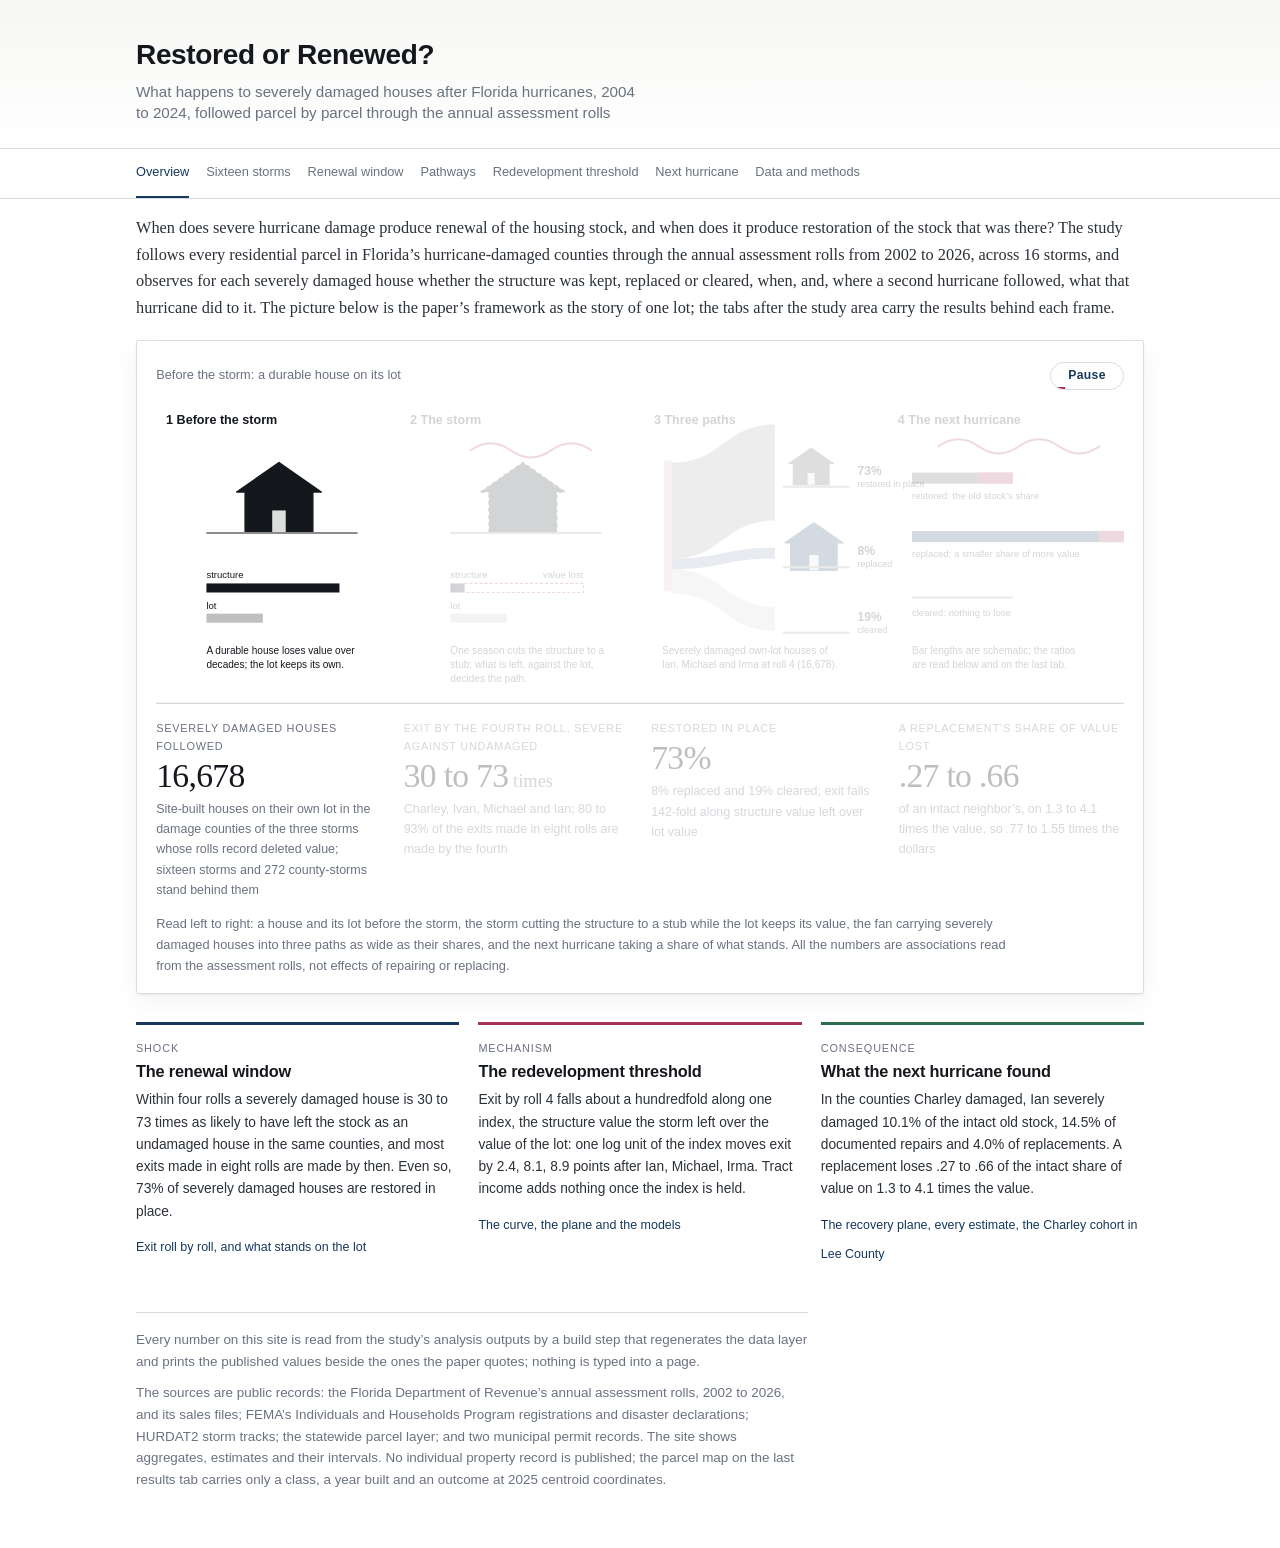
==== index.html @ 7ae64d20 "Companion site for Restored or Renewed: the framework storyboard, the renewal window, the pathways, " ====
<!DOCTYPE html>
<html lang="en">
<head>
<meta charset="utf-8">
<meta name="viewport" content="width=device-width, initial-scale=1">
<title>Restored or Renewed?</title>
<meta name="description" content="Interactive companion to a study of what happens to severely damaged houses after Florida hurricanes, 2004 to 2024: the renewal window, the redevelopment threshold, and the exposure each recovery path carries into the next storm.">
<link rel="stylesheet" href="css/style.css?v=2">
<link rel="preload" href="data/meta.json?v=2" as="fetch" crossorigin>
<link rel="preload" href="data/overview.json?v=2" as="fetch" crossorigin>
<link rel="modulepreload" href="js/shell.js?v=2">
</head>
<body>

<a class="skip" href="#page">Skip to content</a>
<header class="masthead" id="masthead">
  <div class="masthead-inner">
    <h1>Restored or Renewed?</h1>
    <p class="subtitle">What happens to severely damaged houses after Florida hurricanes, 2004 to 2024, followed parcel by parcel through the annual assessment rolls</p>
  </div>
</header>
<nav class="sitenav" id="sitenav" aria-label="Pages">
  <div class="sitenav-inner">
    <ul>
      <li><a href="index.html">Overview</a></li>
      <li><a href="storms.html">Sixteen storms</a></li>
      <li><a href="renewal.html">Renewal window</a></li>
      <li><a href="pathways.html">Pathways</a></li>
      <li><a href="predictors.html">Redevelopment threshold</a></li>
      <li><a href="lee.html">Next hurricane</a></li>
      <li><a href="data.html">Data and methods</a></li>
    </ul>
  </div>
</nav>

<main id="page" class="section hero">
  <p class="standfirst">When does severe hurricane damage produce renewal of the housing stock, and when does it produce restoration of the stock that was there? The study follows every residential parcel in Florida’s hurricane-damaged counties through the annual assessment rolls from 2002 to 2026, across 16 storms, and observes for each severely damaged house whether the structure was kept, replaced or cleared, when, and, where a second hurricane followed, what that hurricane did to it. The picture below is the paper’s framework as the story of one lot; the tabs after the study area carry the results behind each frame.</p>

  <div class="chart-block" id="chart"></div>

  <div class="tiles" id="tiles"></div>

  <div class="lineage">
    <p>Every number on this site is read from the study’s analysis outputs by a build step that regenerates the data layer and prints the published values beside the ones the paper quotes; nothing is typed into a page.</p>
    <p>The sources are public records: the Florida Department of Revenue’s annual assessment rolls, 2002 to 2026, and its sales files; FEMA’s Individuals and Households Program registrations and disaster declarations; HURDAT2 storm tracks; the statewide parcel layer; and two municipal permit records. The site shows aggregates, estimates and their intervals. No individual property record is published; the parcel map on the last results tab carries only a class, a year built and an outcome at 2025 centroid coordinates.</p>
  </div>
</main>

<div id="tooltip" class="tooltip" role="status" aria-live="polite"></div>

<script type="module" src="js/pages/overview.js?v=2"></script>
</body>
</html>
---- css/style.css ----
/* ==========================================================
   Restored or renewed?
   Companion site stylesheet. Light mode only, one column of
   reading width with full-width chart blocks, typographic
   scale tuned for long-form academic reading.
   ========================================================== */

:root {
  /* palette: the paper's figure colors, so the site and the
     manuscript read as one system */
  --navy: #16385c;
  --wine: #7b1e3b;
  --ink: #14181d;
  --body: #2b3138;
  --muted: #6a7280;
  --rule: #d9dde2;
  --rule-soft: #e9ecef;
  --paper: #ffffff;
  --wash: #f6f6f4;
  --wash-2: #eef0f1;
  --accent: #16385c;
  --nodata: #e3e3e0;
  --focus: #b7791f;

  --serif: "Iowan Old Style", "Palatino Linotype", Palatino, Georgia,
    "Times New Roman", serif;
  --sans: -apple-system, BlinkMacSystemFont, "Segoe UI", Roboto,
    "Helvetica Neue", Arial, sans-serif;
  --mono: "SFMono-Regular", Consolas, "Liberation Mono", Menlo,
    monospace;

  --w-read: 42rem;
  --w-wide: 66rem;
  --shadow: 0 1px 2px rgba(20, 24, 29, .06),
            0 8px 24px rgba(20, 24, 29, .05);
}

* { box-sizing: border-box; }

html { -webkit-text-size-adjust: 100%; }

body {
  margin: 0;
  background: var(--paper);
  color: var(--body);
  font-family: var(--serif);
  font-size: 18px;
  line-height: 1.62;
  text-rendering: optimizeLegibility;
}

h1, h2, h3, h4 {
  font-family: var(--sans);
  color: var(--ink);
  line-height: 1.22;
  letter-spacing: -.012em;
  margin: 0 0 .5em;
}

a { color: var(--navy); }

.skip {
  position: absolute;
  left: -9999px;
}
.skip:focus {
  left: 1rem; top: 1rem; z-index: 99;
  background: var(--paper); padding: .5rem .8rem;
}

/* ------------------------------------------------ masthead */

.masthead {
  border-bottom: 1px solid var(--rule);
  background:
    linear-gradient(180deg, var(--wash) 0%, var(--paper) 100%);
}
.masthead-inner {
  max-width: var(--w-wide);
  margin: 0 auto;
  padding: 2.4rem 1.5rem 1.5rem;
}
.masthead h1 {
  font-size: clamp(1.35rem, 2.6vw, 1.75rem);
  max-width: 46ch;
  margin-bottom: .3em;
}
.masthead .subtitle {
  font-family: var(--sans);
  font-size: .95rem;
  color: var(--muted);
  max-width: 60ch;
  line-height: 1.4;
  margin: 0;
}
.masthead .byline {
  font-family: var(--sans);
  font-size: .86rem;
  color: var(--muted);
  margin: 0;
}
.masthead .byline strong { color: var(--ink); font-weight: 600; }

/* inner pages carry a slim header instead of the full hero */
.masthead-inner.compact {
  padding: 1.15rem 1.5rem 1rem;
  display: flex;
  flex-wrap: wrap;
  align-items: baseline;
  gap: .1rem 1rem;
}
.masthead-inner.compact .homelink {
  font-family: var(--sans);
  font-weight: 600;
  font-size: 1.02rem;
  color: var(--ink);
  text-decoration: none;
  letter-spacing: -.01em;
}
.masthead-inner.compact .homelink:hover { color: var(--navy); }
.masthead-inner.compact .crumb {
  font-family: var(--sans);
  font-size: .88rem;
  color: var(--muted);
  margin: 0;
}
.masthead-inner.compact .crumb::before {
  content: "/";
  color: var(--rule);
  margin-right: 1rem;
}

/* ------------------------------------------------ nav */

.sitenav {
  position: sticky;
  top: 0;
  z-index: 40;
  background: rgba(255, 255, 255, .94);
  backdrop-filter: saturate(180%) blur(8px);
  border-bottom: 1px solid var(--rule);
}
.sitenav-inner {
  max-width: var(--w-wide);
  margin: 0 auto;
  padding: 0 1.5rem;
  overflow-x: auto;
}
.sitenav ul {
  display: flex;
  gap: 1.05rem;
  list-style: none;
  margin: 0;
  padding: 0;
  white-space: nowrap;
}
.sitenav a {
  display: block;
  font-family: var(--sans);
  font-size: .8rem;
  color: var(--muted);
  text-decoration: none;
  padding: .85rem 0;
  border-bottom: 2px solid transparent;
}
.sitenav a:hover { color: var(--ink); }
.sitenav a.active {
  color: var(--navy);
  border-bottom-color: var(--navy);
}

/* ------------------------------------------------ sections */

main { display: block; }

.section {
  max-width: var(--w-wide);
  margin: 0 auto;
  padding: 1.6rem 1.5rem 3rem;
  border-bottom: 1px solid var(--rule-soft);
}
.section:last-of-type { border-bottom: none; }

.section > h2 {
  font-size: clamp(1.5rem, 3.2vw, 2.1rem);
  max-width: 24ch;
  margin-bottom: .7rem;
}
.lede p, .closing p {
  max-width: var(--w-read);
}
/* the standfirst introduces a full-width figure, so it runs the full
   width of the section rather than leaving the right side empty */
.standfirst {
  font-size: 1.02rem;
  color: var(--body);
  margin: 0 0 1.2rem;
}
.lede p { margin: 0 0 1.1rem; }
.note {
  font-family: var(--sans);
  font-size: .82rem;
  color: var(--muted);
  margin: 1.1rem 0 0;
}

/* ------------------------------------------------ key figures */

.findings article { border-top: 3px solid var(--navy); padding-top: .9rem; }
.findings h3 { font-size: 1rem; margin-bottom: .4rem; }
.findings p { font-size: .95rem; margin: 0; color: var(--body); }

/* ------------------------------------------------ chart blocks */

.chart-block {
  background: var(--paper);
  border: 1px solid var(--rule);
  border-radius: 3px;
  box-shadow: var(--shadow);
  padding: 1.2rem 1.2rem 1rem;
  margin: 0 0 .4rem;
}

.controls {
  display: flex;
  flex-wrap: wrap;
  gap: .9rem 1.4rem;
  align-items: flex-end;
  padding-bottom: 1rem;
  margin-bottom: 1rem;
  border-bottom: 1px solid var(--rule-soft);
}
.control { display: flex; flex-direction: column; gap: .35rem; }
.control > label,
.control > .label,
.control-head > .label {
  font-family: var(--sans);
  font-size: .7rem;
  letter-spacing: .07em;
  text-transform: uppercase;
  color: var(--muted);
}
.control-row { display: flex; flex-wrap: wrap; gap: .3rem; }
.control.grow { flex: 1 1 14rem; }

/* grid variant: fixed tracks, so a control whose readout changes width
   as it is dragged cannot push its neighbours onto another line */
.controls.grid {
  display: grid;
  grid-template-columns: repeat(auto-fit, minmax(15rem, 1fr));
  align-items: start;
}
.controls.grid .readout { display: block; margin-top: .15rem; }

/* stacked variant: one group per row, ruled off from the next, so a
   long list of choices can use the full width */
.controls.rows { display: block; }
.controls-row {
  display: flex;
  flex-wrap: wrap;
  gap: .9rem 1.6rem;
  align-items: flex-end;
}
.controls-row + .controls-row {
  margin-top: .85rem;
  padding-top: .85rem;
  border-top: 1px solid var(--rule-soft);
}
.controls-row.actions { justify-content: space-between; }
.control.full { flex: 1 1 100%; }
.control.full .chips { max-width: none; }
.control-head {
  display: flex;
  align-items: center;
  justify-content: space-between;
  gap: 1rem;
  margin-bottom: .5rem;
}
.control-head input[type="search"] { min-width: 12rem; }

/* a button that acts rather than selects, so it does not read as one
   of the chips beside it */
.btn-quiet {
  font-family: var(--sans);
  font-size: .78rem;
  border: 1px solid var(--rule);
  background: var(--wash);
  color: var(--body);
  border-radius: 3px;
  padding: .3rem .7rem;
  cursor: pointer;
  line-height: 1.4;
}
.btn-quiet:hover { border-color: var(--muted); color: var(--ink); }

/* segmented buttons */
.seg {
  display: inline-flex;
  flex-wrap: wrap;
  gap: 2px;
  background: var(--wash-2);
  padding: 2px;
  border-radius: 3px;
}
.seg button {
  font-family: var(--sans);
  font-size: .8rem;
  border: 0;
  background: transparent;
  color: var(--muted);
  padding: .35rem .6rem;
  border-radius: 2px;
  cursor: pointer;
  line-height: 1.2;
}
.seg button:hover { color: var(--ink); }
.seg button[aria-pressed="true"] {
  background: var(--paper);
  color: var(--ink);
  box-shadow: 0 1px 2px rgba(20, 24, 29, .12);
  font-weight: 600;
}
.seg.storms button[aria-pressed="true"] {
  box-shadow: inset 0 -2px 0 var(--sw, var(--navy)),
              0 1px 2px rgba(20, 24, 29, .12);
}

/* chips (multi-select) */
.chips { display: flex; flex-wrap: wrap; gap: .3rem; max-width: 46rem; }
.chip {
  font-family: var(--sans);
  font-size: .76rem;
  border: 1px solid var(--rule);
  background: var(--paper);
  color: var(--muted);
  border-radius: 999px;
  padding: .2rem .62rem;
  cursor: pointer;
  line-height: 1.5;
}
.chip:hover { border-color: var(--muted); color: var(--ink); }
.chip[aria-pressed="true"] {
  background: var(--navy);
  border-color: var(--navy);
  color: #fff;
  font-weight: 500;
}
.chip.focal { border-style: dashed; }

select, input[type="search"], input[type="number"] {
  font-family: var(--sans);
  font-size: .84rem;
  color: var(--ink);
  background: var(--paper);
  border: 1px solid var(--rule);
  border-radius: 3px;
  padding: .34rem .5rem;
  max-width: 100%;
}
select:focus, input:focus, button:focus-visible {
  outline: 2px solid var(--focus);
  outline-offset: 1px;
}

input[type="range"] {
  width: 100%;
  min-width: 11rem;
  accent-color: var(--navy);
}

.check {
  font-family: var(--sans);
  font-size: .82rem;
  color: var(--body);
  display: inline-flex;
  align-items: center;
  gap: .4rem;
  cursor: pointer;
}

.readout {
  font-family: var(--sans);
  font-size: .8rem;
  color: var(--muted);
}
.readout strong { color: var(--ink); font-weight: 600; }

/* figure area */
.figure { width: 100%; }
/* charts draw inside their own viewBox, and the map's background land
   runs well past Florida, so the box clips rather than spills */
.figure svg { display: block; width: 100%; height: auto; overflow: hidden; }
.figure text { font-family: var(--sans); fill: var(--ink); }

.caption {
  font-family: var(--sans);
  font-size: .8rem;
  color: var(--muted);
  margin: .9rem 0 0;
  max-width: 54rem;
}
.caption b { color: var(--ink); font-weight: 600; }

.legend {
  display: flex;
  flex-wrap: wrap;
  gap: .35rem 1.1rem;
  font-family: var(--sans);
  font-size: .78rem;
  color: var(--body);
  margin: .7rem 0 0;
}
.legend .item { display: inline-flex; align-items: center; gap: .38rem; }
.legend .swatch {
  width: 1.1rem; height: 3px; border-radius: 2px; display: inline-block;
}
.legend .dot {
  width: .62rem; height: .62rem; border-radius: 50%; display: inline-block;
}

/* small data tables inside chart blocks */
.dtable {
  width: 100%;
  border-collapse: collapse;
  font-family: var(--sans);
  font-size: .8rem;
  margin-top: 1rem;
}
.dtable th, .dtable td {
  text-align: right;
  padding: .32rem .5rem;
  border-bottom: 1px solid var(--rule-soft);
  white-space: nowrap;
}
.dtable th:first-child, .dtable td:first-child {
  text-align: left; white-space: normal;
}
.dtable thead th {
  color: var(--muted);
  font-weight: 600;
  border-bottom: 1px solid var(--rule);
}
.dtable tbody tr:last-child td { border-bottom: none; }
.dtable td.num { font-variant-numeric: tabular-nums; }
/* a table of prose rather than estimates: read it left to right */
.dtable.text th, .dtable.text td {
  text-align: left;
  white-space: normal;
  vertical-align: top;
}

.panelgrid {
  display: grid;
  grid-template-columns: minmax(0, 1.55fr) minmax(0, 1fr);
  gap: 1.6rem;
  align-items: start;
}
.sidecard {
  background: var(--wash);
  border: 1px solid var(--rule-soft);
  border-radius: 3px;
  padding: .95rem 1rem;
  font-family: var(--sans);
}
.sidecard h4 {
  font-size: .78rem;
  letter-spacing: .07em;
  text-transform: uppercase;
  color: var(--muted);
  margin: 0 0 .6rem;
}
.sidecard p { font-size: .84rem; margin: 0 0 .6rem; }
.sidecard .big {
  font-size: 1.5rem;
  font-weight: 600;
  color: var(--navy);
  letter-spacing: -.02em;
}
.sidecard .verdict {
  font-size: .92rem;
  font-weight: 600;
  color: var(--ink);
  margin-top: .2rem;
}
.sidecard dl { margin: 0; font-size: .82rem; }
.sidecard dt { color: var(--muted); }
.sidecard dd {
  margin: 0 0 .55rem;
  color: var(--ink);
  font-variant-numeric: tabular-nums;
}

/* ------------------------------------------------ home page cards */

h3.rule {
  font-size: 1.05rem;
  margin: 3rem 0 1.2rem;
  padding-top: 1rem;
  border-top: 1px solid var(--rule);
}

.card:hover { background: var(--wash); }
.card:hover .go { color: var(--navy); }

/* ------------------------------------------------ closing + sources */

.closing {
  border-left: 3px solid var(--wine);
  padding: .1rem 0 .1rem 1.1rem;
  margin: 2.4rem 0 1rem;
}
.closing h3 { font-size: 1.05rem; }
.closing p { margin: 0; }

.sources { font-family: var(--sans); font-size: .88rem; }
.sources table { width: 100%; border-collapse: collapse; }
.sources th, .sources td {
  text-align: left;
  padding: .45rem .6rem .45rem 0;
  border-bottom: 1px solid var(--rule-soft);
  vertical-align: top;
}
.sources thead th {
  font-size: .72rem;
  letter-spacing: .07em;
  text-transform: uppercase;
  color: var(--muted);
  border-bottom: 1px solid var(--rule);
}

/* ------------------------------------------------ methods page */

h4.algo {
  font-family: var(--sans);
  font-size: .82rem;
  letter-spacing: .04em;
  color: var(--ink);
  margin: 1.4rem 0 .4rem;
}
.pseudo {
  font-family: Consolas, "SF Mono", Menlo, monospace;
  font-size: .74rem;
  line-height: 1.5;
  color: var(--ink);
  background: var(--wash);
  border-left: 2px solid var(--navy);
  padding: .8rem 1rem;
  margin: 0;
  overflow-x: auto;
  white-space: pre;
  tab-size: 4;
}

/* importance ranking, drawn as bars so the order is readable at a
   glance without another chart module */
.ranks {
  font-family: var(--sans);
  font-size: .8rem;
  margin-top: .8rem;
}
.rank {
  display: grid;
  grid-template-columns: minmax(9rem, 16rem) minmax(0, 1fr) 3.2rem;
  align-items: center;
  gap: .7rem;
  padding: .16rem 0;
}
.rank .bar {
  display: block;
  background: var(--wash-2);
  height: .62rem;
  border-radius: 1px;
}
.rank .bar i { display: block; height: 100%; background: var(--navy); }
.rank .val {
  text-align: right;
  color: var(--muted);
  font-variant-numeric: tabular-nums;
}

/* ------------------------------------------------ tooltip */

.tooltip {
  position: fixed;
  z-index: 60;
  pointer-events: none;
  opacity: 0;
  transition: opacity .09s ease-out;
  background: rgba(255, 255, 255, .98);
  border: 1px solid var(--rule);
  box-shadow: var(--shadow);
  border-radius: 3px;
  padding: .5rem .62rem;
  font-family: var(--sans);
  font-size: .8rem;
  color: var(--body);
  max-width: 17rem;
  line-height: 1.4;
}
.tooltip.on { opacity: 1; }
.tooltip .t-title {
  font-weight: 600;
  color: var(--ink);
  margin-bottom: .25rem;
}
.tooltip .t-row {
  display: flex;
  justify-content: space-between;
  gap: 1.1rem;
  font-variant-numeric: tabular-nums;
}
.tooltip .t-row span:last-child { color: var(--ink); font-weight: 500; }
.tooltip .t-note { color: var(--muted); margin-top: .3rem; }

/* ------------------------------------------------ loading + errors */

.loading, .errorbox {
  font-family: var(--sans);
  font-size: .88rem;
  color: var(--muted);
  padding: 2rem 0;
}
.errorbox {
  color: var(--wine);
  background: #fdf6f7;
  border: 1px solid #f0dde2;
  border-radius: 3px;
  padding: 1rem 1.1rem;
}
.errorbox code {
  font-family: var(--mono);
  background: #fff;
  padding: .1em .35em;
  border: 1px solid var(--rule);
  border-radius: 2px;
}

/* ------------------------------------------------ responsive */

@media (max-width: 900px) {
  .panelgrid { grid-template-columns: 1fr; }
}
@media (max-width: 640px) {
  body { font-size: 17px; }
  .masthead-inner { padding: 2.8rem 1.1rem 1.9rem; }
  .section { padding: 1.3rem 1.1rem .8rem; }
  .chart-block { padding: .9rem .8rem .8rem; }
  .keyfigs { grid-template-columns: repeat(2, 1fr); }
}

@media print {
  .sitenav, .tooltip { display: none; }
  .chart-block { box-shadow: none; break-inside: avoid; }
}

/* ------------------------------------------------ tour control */

.tour {
  display: flex;
  align-items: center;
  justify-content: space-between;
  gap: 1rem;
  font-family: var(--sans);
  font-size: .8rem;
  color: var(--muted);
  margin: 0 0 .7rem;
  min-height: 1.9rem;
}
.tour-cap { flex: 1 1 auto; min-width: 0; overflow: hidden; text-overflow: ellipsis; white-space: nowrap; }
.tour-btn {
  position: relative;
  flex: 0 0 auto;
  font-family: var(--sans);
  font-size: .76rem;
  font-weight: 600;
  letter-spacing: .03em;
  color: var(--navy);
  background: var(--wash);
  border: 1px solid var(--rule);
  border-radius: 999px;
  padding: .28rem .95rem;
  min-width: 4.6rem;
  cursor: pointer;
  overflow: hidden;
  line-height: 1.4;
}
.tour-btn:hover { border-color: var(--navy); }
.tour.on .tour-btn { background: var(--paper); }
.tour-bar {
  position: absolute;
  left: 0; bottom: 0;
  height: 2px;
  width: 100%;
  background: var(--navy);
  transform-origin: 0 50%;
  transform: scaleX(0);
}
.tour.on .tour-bar { background: var(--pink, #a8325e); }
:root { --pink: #a8325e; --green: #2f6b4f; }

/* the figure element the tour is pointing at */
.dim { opacity: .18; transition: opacity .35s ease; }
.lit { opacity: 1; transition: opacity .35s ease; }
.figure path, .figure circle, .figure rect, .figure g, .figure text { transition: opacity .35s ease; }

/* ------------------------------------------------ loading placeholder */

.loading {
  display: flex;
  flex-direction: column;
  gap: .8rem;
  min-height: 22rem;
  justify-content: center;
  align-items: center;
}
.loading-bar {
  display: block;
  width: 9rem;
  height: 3px;
  background: var(--wash-2);
  border-radius: 2px;
  overflow: hidden;
  position: relative;
}
.loading-bar::after {
  content: "";
  position: absolute;
  left: -40%;
  width: 40%;
  height: 100%;
  background: var(--navy);
  animation: slide 1.1s ease-in-out infinite;
}
@keyframes slide { to { left: 100%; } }
@media (prefers-reduced-motion: reduce) {
  .loading-bar::after { animation: none; left: 0; width: 100%; opacity: .4; }
}

/* ------------------------------------------------ overview */

.hero { padding-top: 1rem; }
.hero .figure svg { max-height: 26rem; }
.hero-read {
  display: grid;
  grid-template-columns: repeat(4, minmax(0, 1fr));
  gap: 1rem 1.4rem;
  margin: 1rem 0 0;
  font-family: var(--sans);
}
.hero-read .k {
  font-size: .68rem;
  letter-spacing: .07em;
  text-transform: uppercase;
  color: var(--muted);
  margin: 0 0 .15rem;
}
.hero-read .v {
  font-family: var(--serif);
  font-size: clamp(1.5rem, 3vw, 2.1rem);
  line-height: 1.1;
  color: var(--ink);
  letter-spacing: -.02em;
  font-variant-numeric: tabular-nums;
  margin: 0;
}
.hero-read .v small { font-size: .55em; color: var(--muted); letter-spacing: 0; }
.hero-read .d { font-size: .78rem; color: var(--muted); margin: .25rem 0 0; }
.hero-read .stage { transition: opacity .35s ease; }
.hero-read .stage.off { opacity: .28; }

.tiles {
  display: grid;
  grid-template-columns: repeat(3, minmax(0, 1fr));
  gap: 1.2rem;
  margin: 1.8rem 0 0;
}
.tile {
  display: block;
  text-decoration: none;
  color: inherit;
  border-top: 3px solid var(--navy);
  padding: .9rem 0 .4rem;
}
.tile:hover h3 { color: var(--navy); }
.tile .tier {
  font-family: var(--sans);
  font-size: .68rem;
  letter-spacing: .08em;
  text-transform: uppercase;
  color: var(--muted);
  margin: 0 0 .3rem;
}
.tile h3 { font-size: 1.02rem; margin: 0 0 .45rem; }
.tile p { font-family: var(--sans); font-size: .86rem; color: var(--body); margin: 0 0 .5rem; }
.tile .go { font-family: var(--sans); font-size: .78rem; color: var(--navy); }
.tile.pink { border-top-color: var(--pink); }
.tile.green { border-top-color: var(--green); }

.lineage {
  font-family: var(--sans);
  font-size: .84rem;
  color: var(--muted);
  border-top: 1px solid var(--rule);
  margin: 2.4rem 0 0;
  padding-top: 1rem;
  max-width: var(--w-read);
}
.lineage p { margin: 0 0 .6rem; }

/* class key with the paper's markers */
.legend .sq { width: .62rem; height: .62rem; display: inline-block; }
.legend .open { background: #fff !important; border: 1.5px solid currentColor; box-sizing: border-box; }

/* heat cells and small multiples */
.figure .cell text { pointer-events: none; }

@media (max-width: 900px) {
  .hero-read { grid-template-columns: repeat(2, minmax(0, 1fr)); }
  .tiles { grid-template-columns: 1fr; }
}
@media (max-width: 640px) {
  .hero-read { grid-template-columns: 1fr 1fr; gap: .8rem; }
}
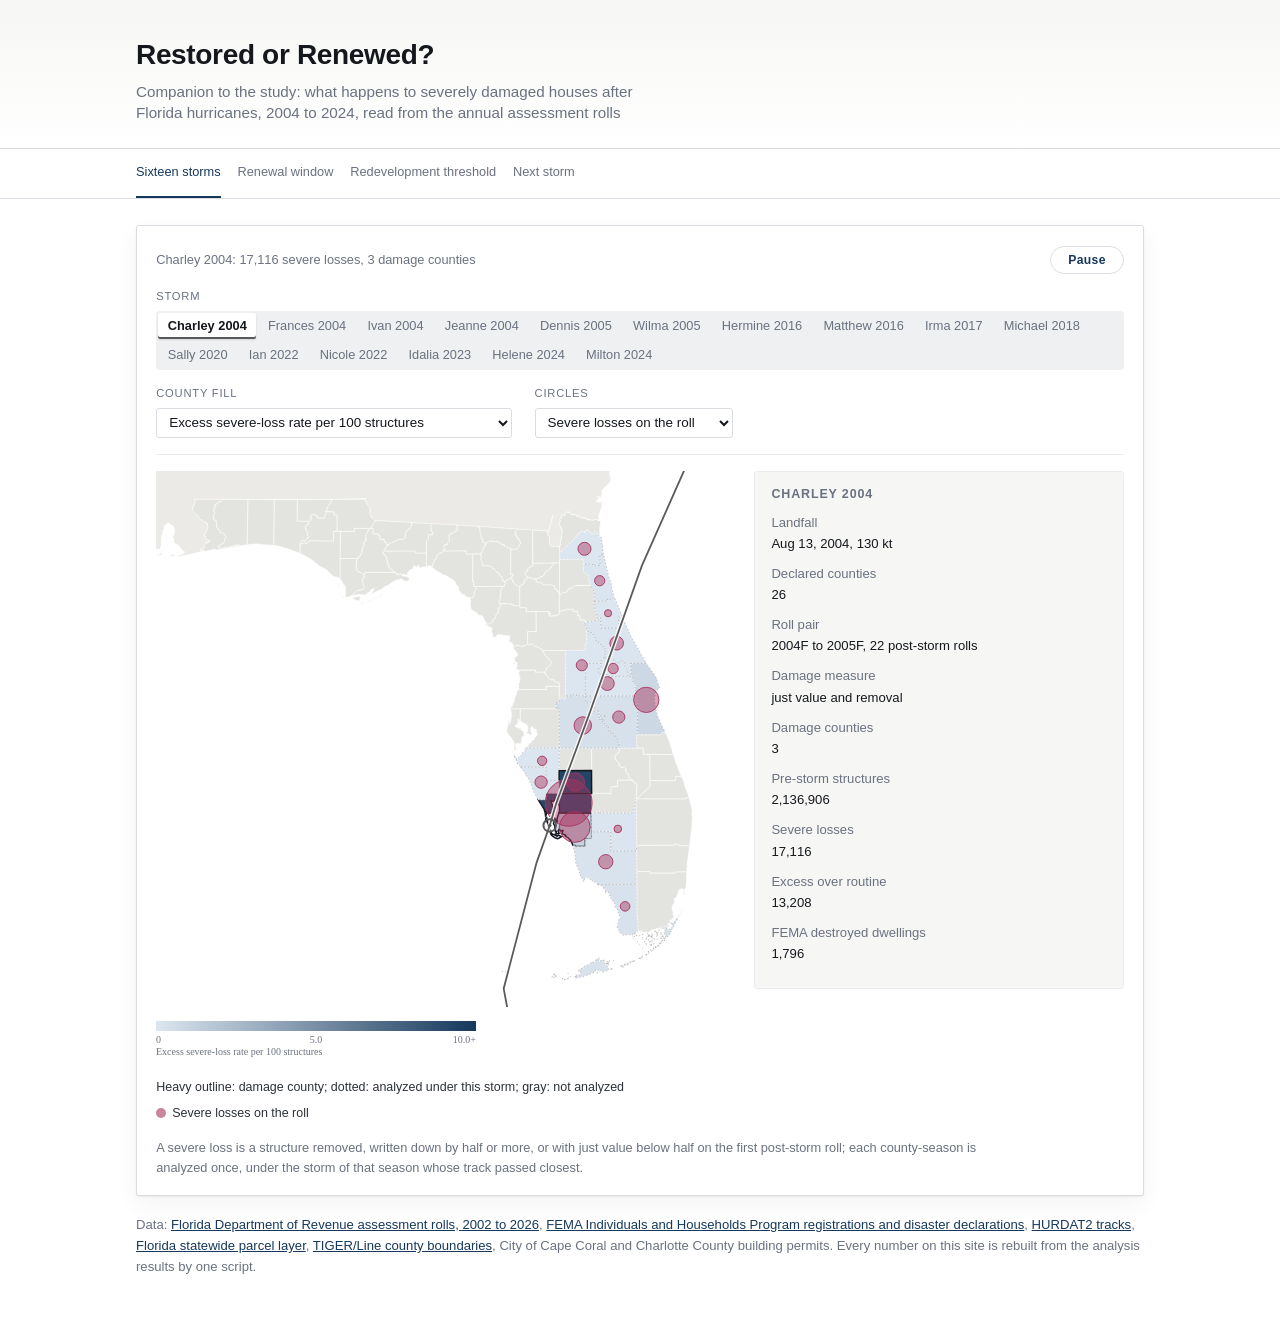
==== commit ed799001: "Four tabs: the storm map in the series' style as the landing page, the renewal window with the vinta" ====
--- a/index.html
+++ b/index.html
@@ -4,11 +4,14 @@
 <meta charset="utf-8">
 <meta name="viewport" content="width=device-width, initial-scale=1">
 <title>Restored or Renewed?</title>
-<meta name="description" content="Interactive companion to a study of what happens to severely damaged houses after Florida hurricanes, 2004 to 2024: the renewal window, the redevelopment threshold, and the exposure each recovery path carries into the next storm.">
-<link rel="stylesheet" href="css/style.css?v=2">
-<link rel="preload" href="data/meta.json?v=2" as="fetch" crossorigin>
-<link rel="preload" href="data/overview.json?v=2" as="fetch" crossorigin>
-<link rel="modulepreload" href="js/shell.js?v=2">
+<meta name="description" content="Interactive companion to a study of what happens to severely damaged houses after Florida hurricanes, 2004 to 2024: the renewal window, the redevelopment threshold, and the exposure each recovery pathway carries into the next storm.">
+<link rel="stylesheet" href="css/style.css?v=3">
+<link rel="preload" href="data/meta.json?v=3" as="fetch" crossorigin>
+<link rel="preload" href="data/storms.json?v=3" as="fetch" crossorigin>
+<link rel="preload" href="data/geo/counties.json?v=3" as="fetch" crossorigin>
+<link rel="preload" href="data/geo/context.json?v=3" as="fetch" crossorigin>
+<link rel="preload" href="data/geo/tracks.json?v=3" as="fetch" crossorigin>
+<link rel="modulepreload" href="js/shell.js?v=3">
 </head>
 <body>
 
@@ -16,38 +19,27 @@
 <header class="masthead" id="masthead">
   <div class="masthead-inner">
     <h1>Restored or Renewed?</h1>
-    <p class="subtitle">What happens to severely damaged houses after Florida hurricanes, 2004 to 2024, followed parcel by parcel through the annual assessment rolls</p>
+    <p class="subtitle">Companion to the study: what happens to severely damaged houses after Florida hurricanes, 2004 to 2024, read from the annual assessment rolls</p>
   </div>
 </header>
 <nav class="sitenav" id="sitenav" aria-label="Pages">
   <div class="sitenav-inner">
     <ul>
-      <li><a href="index.html">Overview</a></li>
-      <li><a href="storms.html">Sixteen storms</a></li>
+      <li><a href="index.html">Sixteen storms</a></li>
       <li><a href="renewal.html">Renewal window</a></li>
-      <li><a href="pathways.html">Pathways</a></li>
-      <li><a href="predictors.html">Redevelopment threshold</a></li>
-      <li><a href="lee.html">Next hurricane</a></li>
-      <li><a href="data.html">Data and methods</a></li>
+      <li><a href="threshold.html">Redevelopment threshold</a></li>
+      <li><a href="exposure.html">Next storm</a></li>
     </ul>
   </div>
 </nav>
 
-<main id="page" class="section hero">
-  <p class="standfirst">When does severe hurricane damage produce renewal of the housing stock, and when does it produce restoration of the stock that was there? The study follows every residential parcel in Florida’s hurricane-damaged counties through the annual assessment rolls from 2002 to 2026, across 16 storms, and observes for each severely damaged house whether the structure was kept, replaced or cleared, when, and, where a second hurricane followed, what that hurricane did to it. The picture below is the paper’s framework as the story of one lot; the tabs after the study area carry the results behind each frame.</p>
-
+<main id="page" class="section">
   <div class="chart-block" id="chart"></div>
-
-  <div class="tiles" id="tiles"></div>
-
-  <div class="lineage">
-    <p>Every number on this site is read from the study’s analysis outputs by a build step that regenerates the data layer and prints the published values beside the ones the paper quotes; nothing is typed into a page.</p>
-    <p>The sources are public records: the Florida Department of Revenue’s annual assessment rolls, 2002 to 2026, and its sales files; FEMA’s Individuals and Households Program registrations and disaster declarations; HURDAT2 storm tracks; the statewide parcel layer; and two municipal permit records. The site shows aggregates, estimates and their intervals. No individual property record is published; the parcel map on the last results tab carries only a class, a year built and an outcome at 2025 centroid coordinates.</p>
-  </div>
+  <p class="note">Data: <a href="https://floridarevenue.com/property/dataportal" rel="noopener">Florida Department of Revenue assessment rolls, 2002 to 2026</a>, <a href="https://www.fema.gov/openfema" rel="noopener">FEMA Individuals and Households Program registrations and disaster declarations</a>, <a href="https://www.nhc.noaa.gov/data/" rel="noopener">HURDAT2 tracks</a>, <a href="https://www.floridagio.gov" rel="noopener">Florida statewide parcel layer</a>, <a href="https://www.census.gov/geographies/mapping-files.html" rel="noopener">TIGER/Line county boundaries</a>, City of Cape Coral and Charlotte County building permits. Every number on this site is rebuilt from the analysis results by one script.</p>
 </main>
 
 <div id="tooltip" class="tooltip" role="status" aria-live="polite"></div>
 
-<script type="module" src="js/pages/overview.js?v=2"></script>
+<script type="module" src="js/pages/storms.js?v=3"></script>
 </body>
 </html>
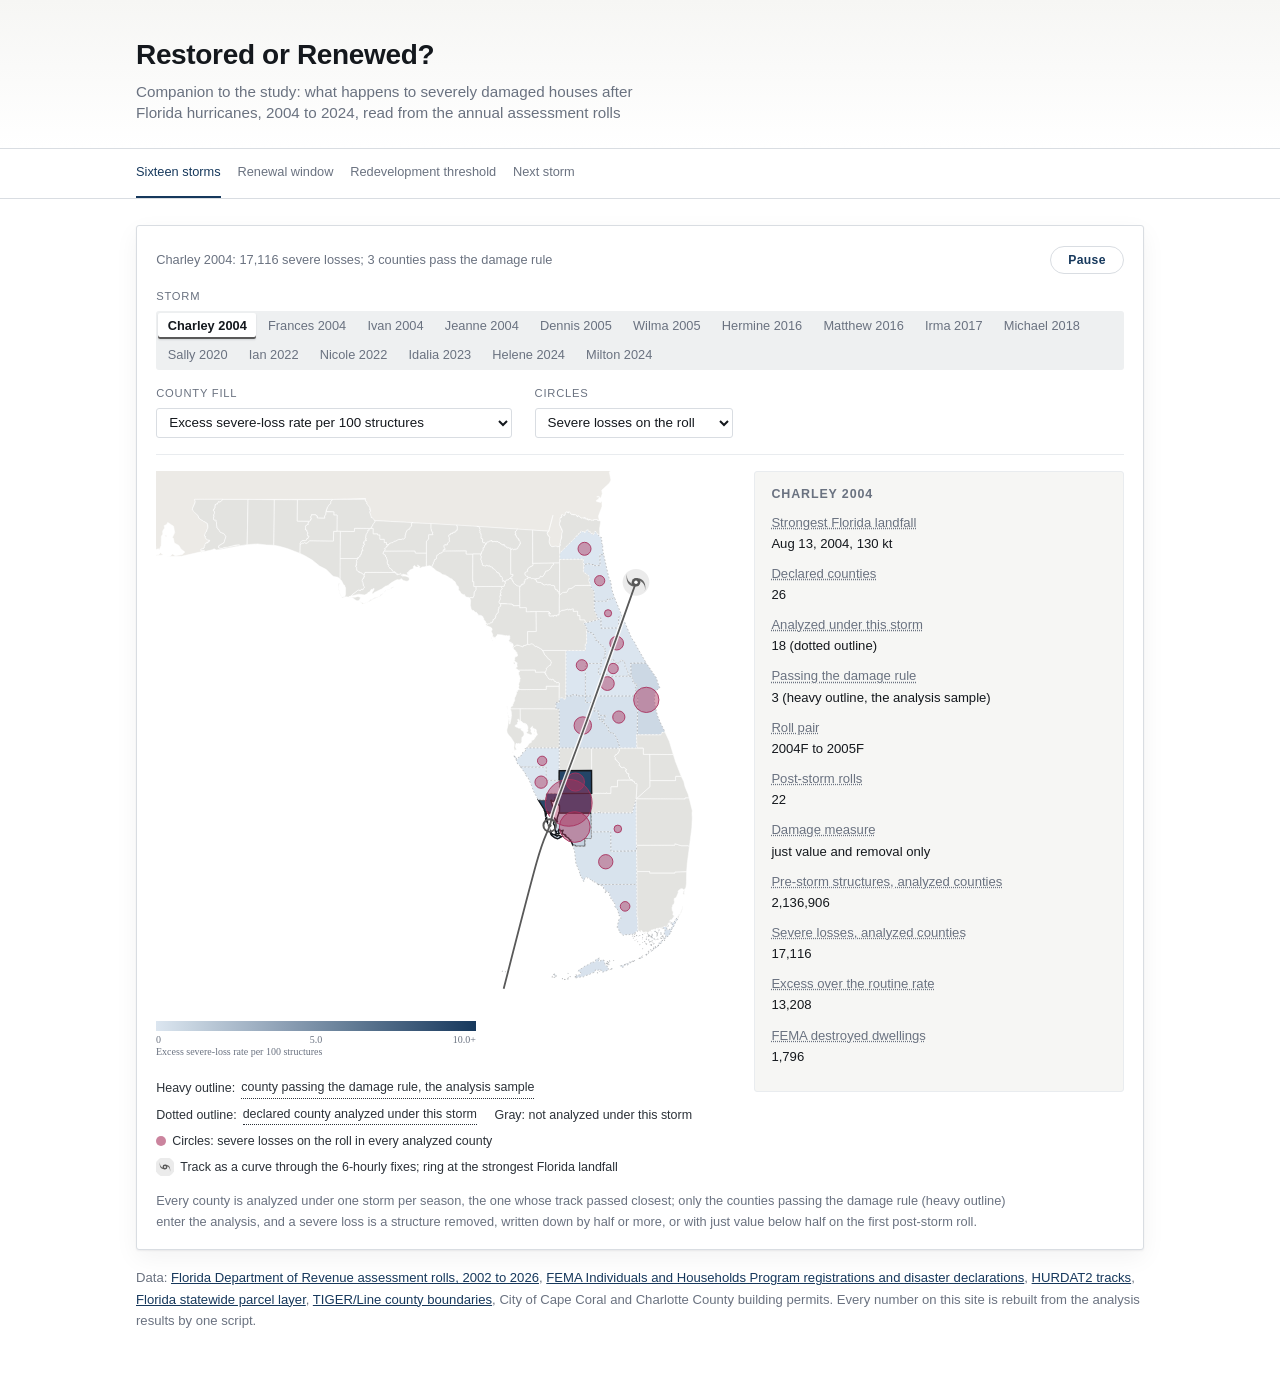
==== commit ee408164: "Bump the asset version so the edge serves the new map modules" ====
--- a/index.html
+++ b/index.html
@@ -5,13 +5,13 @@
 <meta name="viewport" content="width=device-width, initial-scale=1">
 <title>Restored or Renewed?</title>
 <meta name="description" content="Interactive companion to a study of what happens to severely damaged houses after Florida hurricanes, 2004 to 2024: the renewal window, the redevelopment threshold, and the exposure each recovery pathway carries into the next storm.">
-<link rel="stylesheet" href="css/style.css?v=3">
-<link rel="preload" href="data/meta.json?v=3" as="fetch" crossorigin>
-<link rel="preload" href="data/storms.json?v=3" as="fetch" crossorigin>
-<link rel="preload" href="data/geo/counties.json?v=3" as="fetch" crossorigin>
-<link rel="preload" href="data/geo/context.json?v=3" as="fetch" crossorigin>
-<link rel="preload" href="data/geo/tracks.json?v=3" as="fetch" crossorigin>
-<link rel="modulepreload" href="js/shell.js?v=3">
+<link rel="stylesheet" href="css/style.css?v=4">
+<link rel="preload" href="data/meta.json?v=4" as="fetch" crossorigin>
+<link rel="preload" href="data/storms.json?v=4" as="fetch" crossorigin>
+<link rel="preload" href="data/geo/counties.json?v=4" as="fetch" crossorigin>
+<link rel="preload" href="data/geo/context.json?v=4" as="fetch" crossorigin>
+<link rel="preload" href="data/geo/tracks.json?v=4" as="fetch" crossorigin>
+<link rel="modulepreload" href="js/shell.js?v=4">
 </head>
 <body>
 
@@ -40,6 +40,6 @@
 
 <div id="tooltip" class="tooltip" role="status" aria-live="polite"></div>
 
-<script type="module" src="js/pages/storms.js?v=3"></script>
+<script type="module" src="js/pages/storms.js?v=4"></script>
 </body>
 </html>
--- a/css/style.css
+++ b/css/style.css
@@ -821,3 +821,14 @@
 @media (max-width: 640px) {
   .hero-read { grid-template-columns: 1fr 1fr; gap: .8rem; }
 }
+
+/* ------------------------------------------------ storm maps */
+
+.eye-spin { animation: eyespin 1.6s linear infinite; transform-origin: 0 0; }
+@keyframes eyespin { to { transform: rotate(-360deg); } }
+.county { transition: fill .45s ease; }
+.county-circle { transition: opacity .45s ease; }
+@media (prefers-reduced-motion: reduce) {
+  .eye-spin { animation: none; }
+  .county, .county-circle { transition: none; }
+}
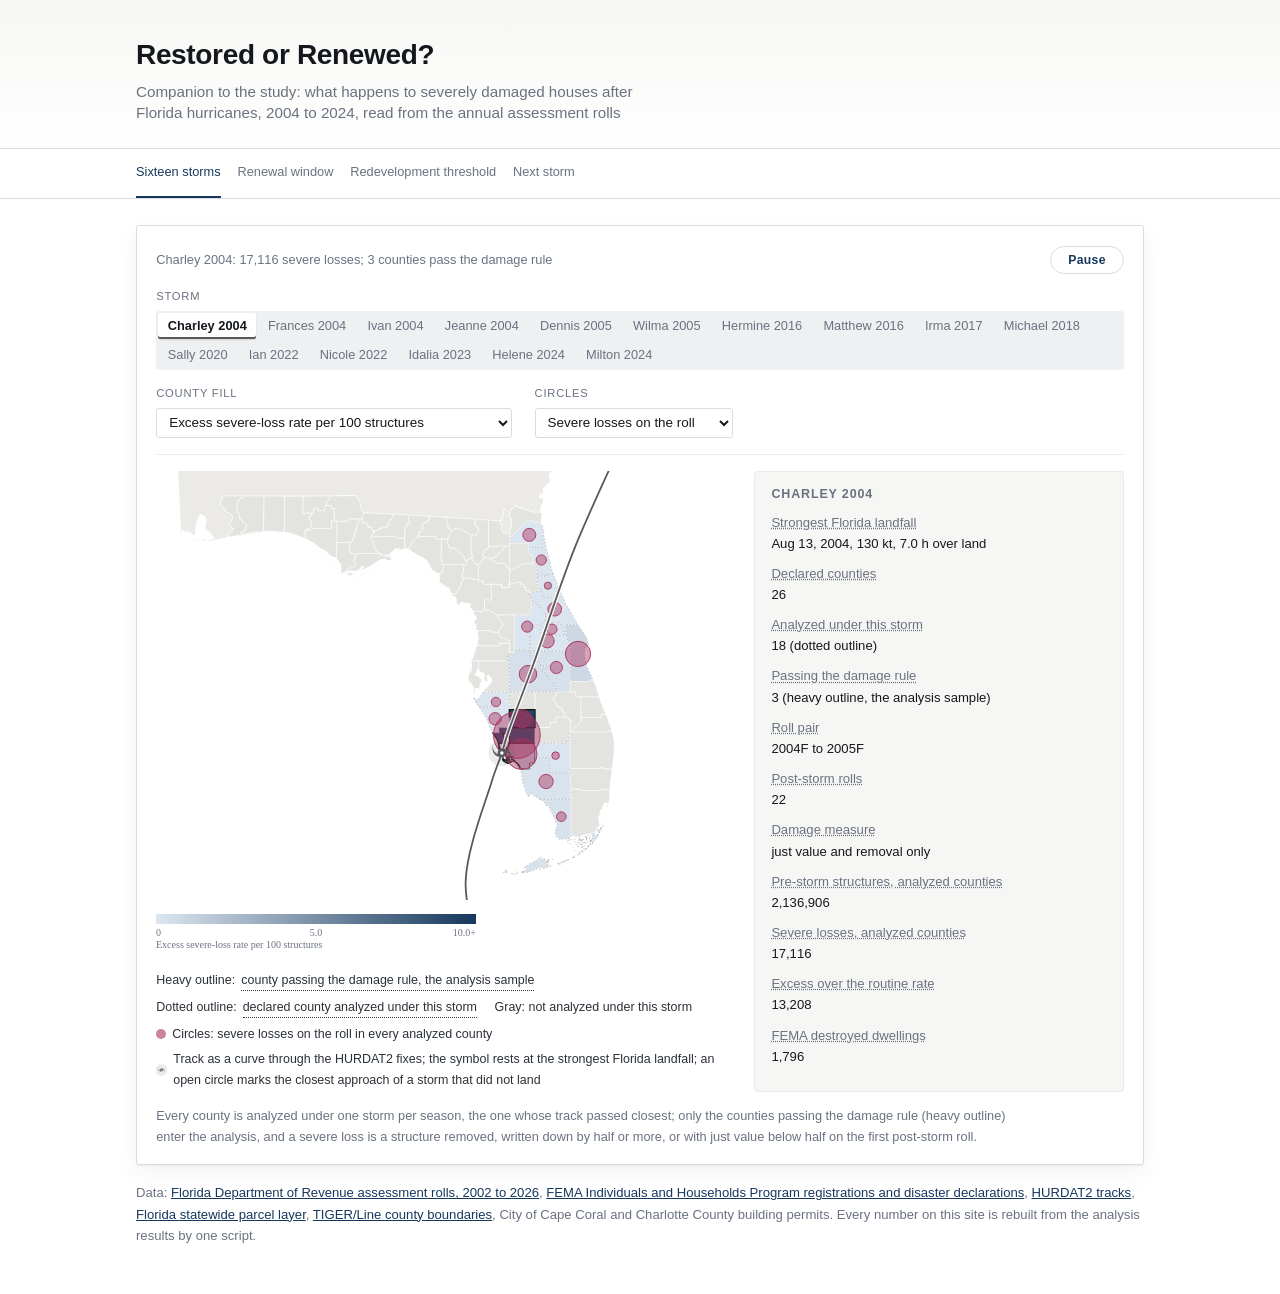
==== commit 3622d2b0: "Storm tracks checked against HURDAT2 and Fig. 2: the figure's frame with the neighboring states, pie" ====
--- a/index.html
+++ b/index.html
@@ -5,13 +5,13 @@
 <meta name="viewport" content="width=device-width, initial-scale=1">
 <title>Restored or Renewed?</title>
 <meta name="description" content="Interactive companion to a study of what happens to severely damaged houses after Florida hurricanes, 2004 to 2024: the renewal window, the redevelopment threshold, and the exposure each recovery pathway carries into the next storm.">
-<link rel="stylesheet" href="css/style.css?v=4">
-<link rel="preload" href="data/meta.json?v=4" as="fetch" crossorigin>
-<link rel="preload" href="data/storms.json?v=4" as="fetch" crossorigin>
-<link rel="preload" href="data/geo/counties.json?v=4" as="fetch" crossorigin>
-<link rel="preload" href="data/geo/context.json?v=4" as="fetch" crossorigin>
-<link rel="preload" href="data/geo/tracks.json?v=4" as="fetch" crossorigin>
-<link rel="modulepreload" href="js/shell.js?v=4">
+<link rel="stylesheet" href="css/style.css?v=5">
+<link rel="preload" href="data/meta.json?v=5" as="fetch" crossorigin>
+<link rel="preload" href="data/storms.json?v=5" as="fetch" crossorigin>
+<link rel="preload" href="data/geo/counties.json?v=5" as="fetch" crossorigin>
+<link rel="preload" href="data/geo/context.json?v=5" as="fetch" crossorigin>
+<link rel="preload" href="data/geo/tracks.json?v=5" as="fetch" crossorigin>
+<link rel="modulepreload" href="js/shell.js?v=5">
 </head>
 <body>
 
@@ -40,6 +40,6 @@
 
 <div id="tooltip" class="tooltip" role="status" aria-live="polite"></div>
 
-<script type="module" src="js/pages/storms.js?v=4"></script>
+<script type="module" src="js/pages/storms.js?v=5"></script>
 </body>
 </html>
